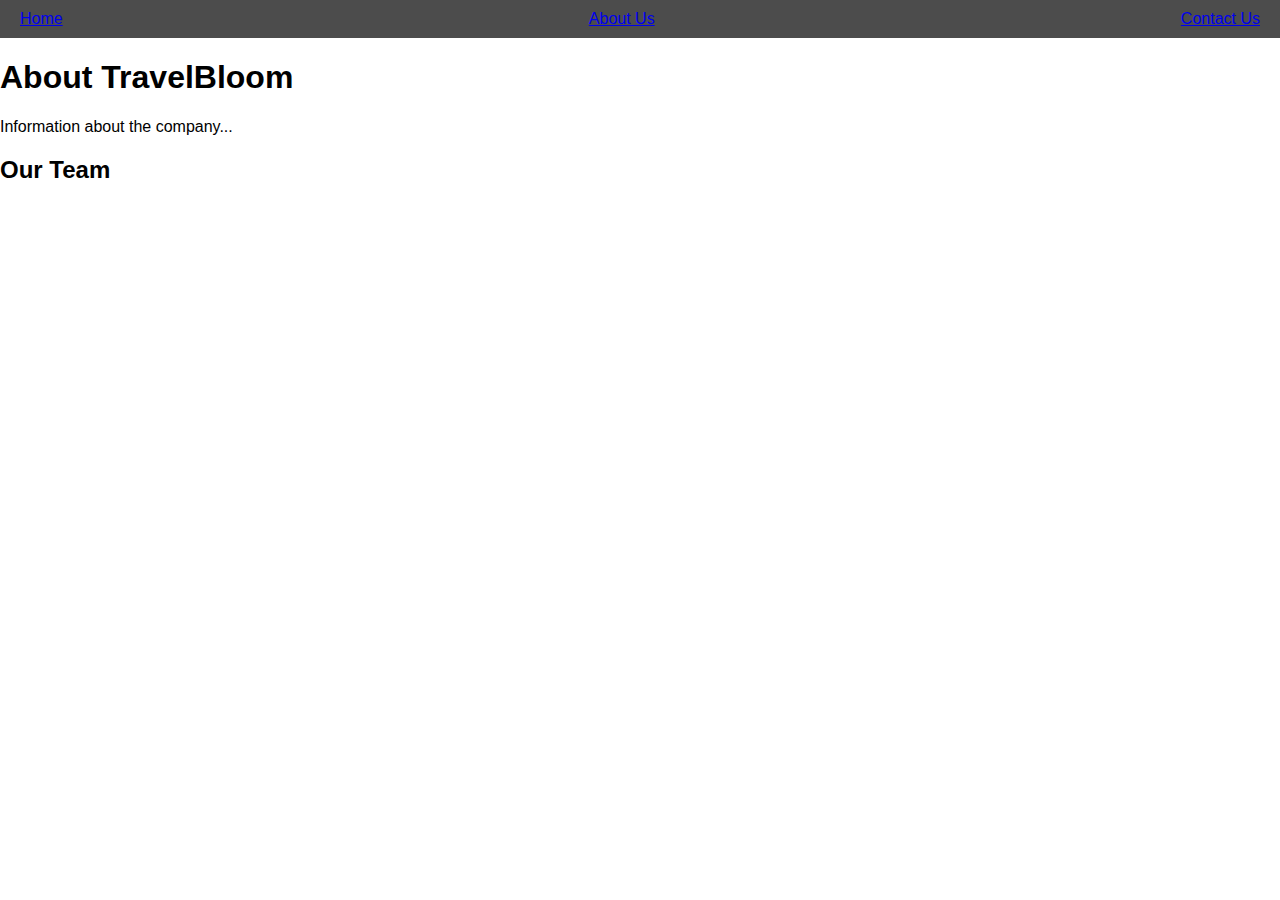
==== aboutUs.html @ aed72554 "health_contact" ====
<!DOCTYPE html>
<html lang="en">
<head>
    <meta charset="UTF-8">
    <meta name="viewport" content="width=device-width, initial-scale=1.0">
    <title>About Us - TravelBloom</title>
<link rel="stylesheet" href="travel_recommendation.css">
</head>
<body>
    <nav class="navbar">
        <a href="travel_recommendation.html">Home</a>
        <a href="about.html">About Us</a>
        <a href="contact.html">Contact Us</a>
    </nav>

    <h1>About TravelBloom</h1>
    <p>Information about the company...</p>

    <h2>Our Team</h2>
    <div class="team-members">
        <!-- Add team member information here -->
    </div>
</body>
</html>
---- travel_recommendation.css ----
body, html {
    margin: 0;
    padding: 0;
    font-family: Arial, sans-serif;
    height: 100%;
}
.navbar {
    background-color: rgba(0, 0, 0, 0.7);
    padding: 10px 20px;
    display: flex;
    justify-content: space-between;
    align-items: center;
}
.logo {
    color: white;
    font-size: 24px;
    text-decoration: none;
}
.nav-links a {
    color: white;
    text-decoration: none;
    margin-left: 20px;
}
.search-form {
    display: flex;
}
.search-form input {
    padding: 5px;
    border-radius: 5px 0 0 5px;
    border: none;
}
.search-form button {
    padding: 5px 10px;
    border: none;
    border-radius: 0 5px 5px 0;
    cursor: pointer;
}
.search-button {
    background-color: teal;
    color: white;
}
.clear-button {
    background-color: #ccc;
}
.main-content {
    display: flex;
    height: calc(100% - 60px);
}
.left-section {
    flex: 1;
    background-image: url('path/to/city-image.jpg');
    background-size: cover;
    color: white;
    padding: 50px;
    display: flex;
    flex-direction: column;
    justify-content: center;
}
.right-section {
    flex: 1;
    padding: 20px;
    overflow-y: auto;
}
.destination-card {
    background-color: #f0f0f0;
    border-radius: 10px;
    padding: 20px;
    margin-bottom: 20px;
}
.destination-image {
    width: 100%;
    height: 200px;
    object-fit: cover;
    border-radius: 5px;
}
.social-icons {
    position: fixed;
    left: 20px;
    top: 50%;
    transform: translateY(-50%);
}
.social-icons a {
    display: block;
    color: white;
    margin-bottom: 10px;
    font-size: 24px;
    text-decoration: none;
}
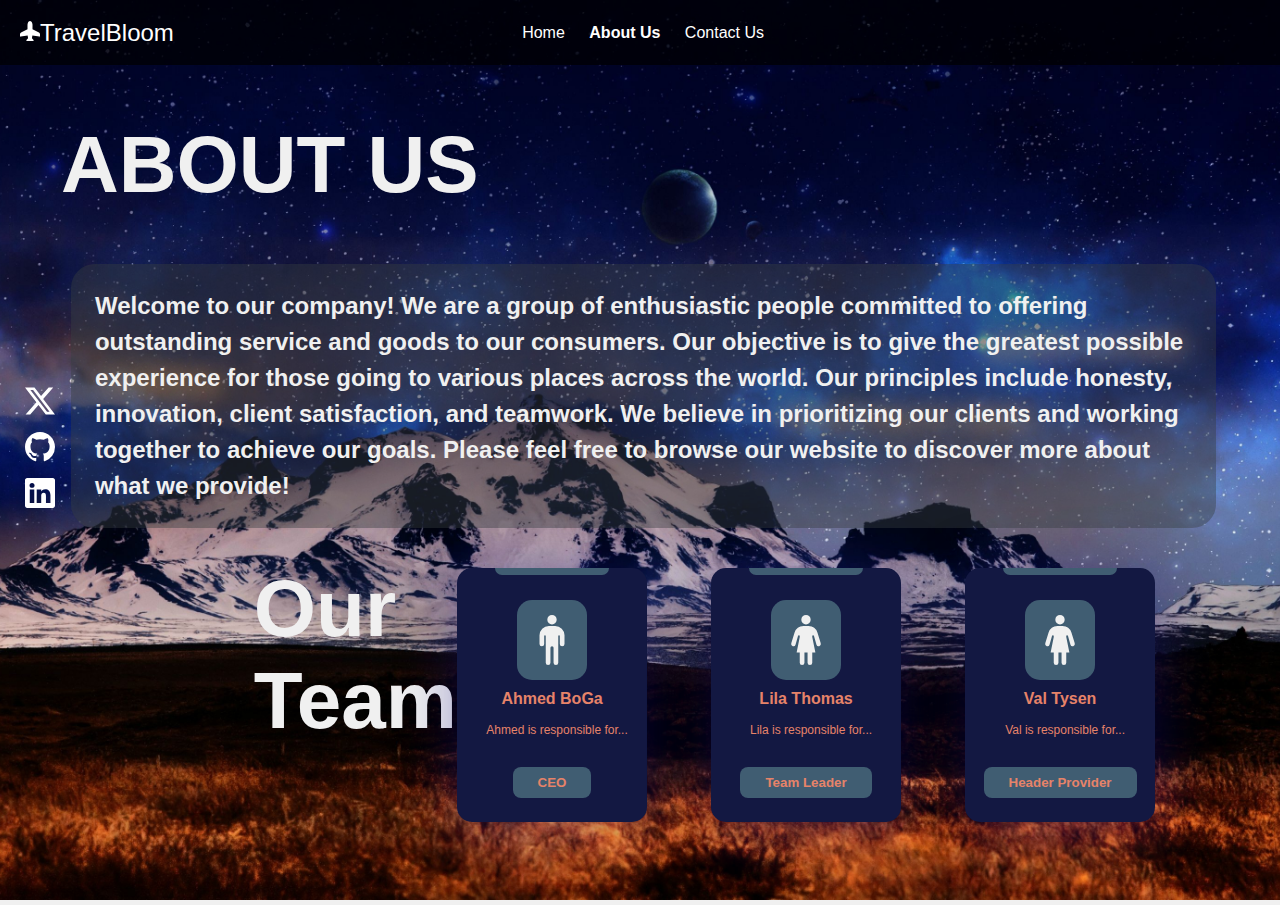
==== commit 251c5d5e: "Contact US.html Done" ====
--- a/aboutUs.html
+++ b/aboutUs.html
@@ -1,24 +1,174 @@
 <!DOCTYPE html>
 <html lang="en">
-<head>
-    <meta charset="UTF-8">
-    <meta name="viewport" content="width=device-width, initial-scale=1.0">
+  <head>
+    <meta charset="UTF-8" />
+    <meta name="viewport" content="width=device-width, initial-scale=1.0" />
     <title>About Us - TravelBloom</title>
-<link rel="stylesheet" href="travel_recommendation.css">
-</head>
-<body>
+    <link rel="stylesheet" href="travel_recommendation.css" />
+    <style>
+      body,
+      html {
+        margin: 0;
+        padding: 0;
+        font-family: Arial, sans-serif;
+        height: 100%;
+        background-image: url("./public/@OsumWalls\ 5454385865\ \(30\).jpg");
+        background-repeat: no-repeat; /* Don't repeat the image */
+        background-position: center; /* Center the image horizontally and vertically */
+        background-size: cover; /* Cover the entire element with the image */
+        background-color: #f0f0f0; /* Set a fallback background color */
+      }
+    </style>
+  </head>
+  <body>
     <nav class="navbar">
-        <a href="travel_recommendation.html">Home</a>
-        <a href="about.html">About Us</a>
-        <a href="contact.html">Contact Us</a>
+      <a href="#" class="logo"
+        ><svg
+          xmlns="http://www.w3.org/2000/svg"
+          width="20"
+          height="20"
+          fill="currentColor"
+          class="bi bi-airplane-fill"
+          viewBox="0 0 16 16"
+        >
+          <path
+            d="M6.428 1.151C6.708.591 7.213 0 8 0s1.292.592 1.572 1.151C9.861 1.73 10 2.431 10 3v3.691l5.17 2.585a1.5 1.5 0 0 1 .83 1.342V12a.5.5 0 0 1-.582.493l-5.507-.918-.375 2.253 1.318 1.318A.5.5 0 0 1 10.5 16h-5a.5.5 0 0 1-.354-.854l1.319-1.318-.376-2.253-5.507.918A.5.5 0 0 1 0 12v-1.382a1.5 1.5 0 0 1 .83-1.342L6 6.691V3c0-.568.14-1.271.428-1.849"
+          /></svg
+        >TravelBloom</a
+      >
+      <div class="nav-links" style="padding-right: 40%">
+        <a href="./travel_recommendation.html">Home</a>
+        <a href="./aboutUs.html" id="currentPage">About Us</a>
+        <a href="./contactUs.html">Contact Us</a>
+      </div>
     </nav>
 
-    <h1>About TravelBloom</h1>
-    <p>Information about the company...</p>
+    <!-- ********************************************************************************** -->
+    <section id="mainSection">
+      <div class="aboutusmain-content">
+        <h1>ABOUT US</h1>
+        <p class="aboutusmain-contentP">
+          Welcome to our company! We are a group of enthusiastic people
+          committed to offering outstanding service and goods to our consumers.
+          Our objective is to give the <b>greatest possible experience</b> for
+          those going to various places across the world. Our principles include
+          honesty, innovation, client satisfaction, and teamwork. We believe in
+          <b>prioritizing our clients</b> and working together to achieve our
+          goals. Please feel free to browse our website to discover more about
+          what we provide!
+        </p>
+        <div class="aboutOurTeam">
+          <h2>
+            Our <br />
+            Team
+          </h2>
 
-    <h2>Our Team</h2>
-    <div class="team-members">
-        <!-- Add team member information here -->
-    </div>
-</body>
-</html>+          <div class="aboutuscard">
+            <div class="aboutuscard-border-top"></div>
+            <div class="aboutusimg">
+              <svg
+                xmlns="http://www.w3.org/2000/svg"
+                width="50"
+                height="50"
+                fill="currentColor"
+                class="bi bi-person-standing"
+                viewBox="0 0 16 16"
+              >
+                <path
+                  d="M8 3a1.5 1.5 0 1 0 0-3 1.5 1.5 0 0 0 0 3M6 6.75v8.5a.75.75 0 0 0 1.5 0V10.5a.5.5 0 0 1 1 0v4.75a.75.75 0 0 0 1.5 0v-8.5a.25.25 0 1 1 .5 0v2.5a.75.75 0 0 0 1.5 0V6.5a3 3 0 0 0-3-3H7a3 3 0 0 0-3 3v2.75a.75.75 0 0 0 1.5 0v-2.5a.25.25 0 0 1 .5 0"
+                />
+              </svg>
+            </div>
+            <span class="aboutusspan"> Ahmed BoGa</span>
+            <p class="aboutusjob">Ahmed is responsible for...</p>
+            <button class="aboutusbutton">CEO</button>
+          </div>
+          <div class="aboutuscard">
+            <div class="aboutuscard-border-top"></div>
+            <div class="aboutusimg">
+              <svg
+                xmlns="http://www.w3.org/2000/svg"
+                width="50"
+                height="50"
+                fill="currentColor"
+                class="bi bi-person-standing-dress"
+                viewBox="0 0 16 16"
+              >
+                <path
+                  d="M8 3a1.5 1.5 0 1 0 0-3 1.5 1.5 0 0 0 0 3m-.5 12.25V12h1v3.25a.75.75 0 0 0 1.5 0V12h1l-1-5v-.215a.285.285 0 0 1 .56-.078l.793 2.777a.711.711 0 1 0 1.364-.405l-1.065-3.461A3 3 0 0 0 8.784 3.5H7.216a3 3 0 0 0-2.868 2.118L3.283 9.079a.711.711 0 1 0 1.365.405l.793-2.777a.285.285 0 0 1 .56.078V7l-1 5h1v3.25a.75.75 0 0 0 1.5 0Z"
+                />
+              </svg>
+            </div>
+            <span class="aboutusspan"> Lila Thomas</span>
+            <p class="aboutusjob">Lila is responsible for...</p>
+            <button class="aboutusbutton">Team Leader</button>
+          </div>
+          <div class="aboutuscard">
+            <div class="aboutuscard-border-top"></div>
+            <div class="aboutusimg">
+              <svg
+                xmlns="http://www.w3.org/2000/svg"
+                width="50"
+                height="50"
+                fill="currentColor"
+                class="bi bi-person-standing-dress"
+                viewBox="0 0 16 16"
+              >
+                <path
+                  d="M8 3a1.5 1.5 0 1 0 0-3 1.5 1.5 0 0 0 0 3m-.5 12.25V12h1v3.25a.75.75 0 0 0 1.5 0V12h1l-1-5v-.215a.285.285 0 0 1 .56-.078l.793 2.777a.711.711 0 1 0 1.364-.405l-1.065-3.461A3 3 0 0 0 8.784 3.5H7.216a3 3 0 0 0-2.868 2.118L3.283 9.079a.711.711 0 1 0 1.365.405l.793-2.777a.285.285 0 0 1 .56.078V7l-1 5h1v3.25a.75.75 0 0 0 1.5 0Z"
+                />
+              </svg>
+            </div>
+            <span class="aboutusspan"> Val Tysen</span>
+            <p class="aboutusjob">Val is responsible for...</p>
+            <button class="aboutusbutton">Header Provider</button>
+          </div>
+        </div>
+      </div>
+
+      <div class="social-icons">
+        <a href="#" class="XIcon"
+          ><svg
+            xmlns="http://www.w3.org/2000/svg"
+            width="30"
+            height="30"
+            fill="currentColor"
+            class="bi bi-twitter-x"
+            viewBox="0 0 16 16"
+          >
+            <path
+              d="M12.6.75h2.454l-5.36 6.142L16 15.25h-4.937l-3.867-5.07-4.425 5.07H.316l5.733-6.57L0 .75h5.063l3.495 4.633L12.601.75Zm-.86 13.028h1.36L4.323 2.145H2.865z"
+            /></svg
+        ></a>
+        <a href="https://github.com/Ahmed-Boga" class="githubIcon"
+          ><svg
+            xmlns="http://www.w3.org/2000/svg"
+            width="30"
+            height="30"
+            fill="currentColor"
+            class="bi bi-github"
+            viewBox="0 0 16 16"
+          >
+            <path
+              d="M8 0C3.58 0 0 3.58 0 8c0 3.54 2.29 6.53 5.47 7.59.4.07.55-.17.55-.38 0-.19-.01-.82-.01-1.49-2.01.37-2.53-.49-2.69-.94-.09-.23-.48-.94-.82-1.13-.28-.15-.68-.52-.01-.53.63-.01 1.08.58 1.23.82.72 1.21 1.87.87 2.33.66.07-.52.28-.87.51-1.07-1.78-.2-3.64-.89-3.64-3.95 0-.87.31-1.59.82-2.15-.08-.2-.36-1.02.08-2.12 0 0 .67-.21 2.2.82.64-.18 1.32-.27 2-.27s1.36.09 2 .27c1.53-1.04 2.2-.82 2.2-.82.44 1.1.16 1.92.08 2.12.51.56.82 1.27.82 2.15 0 3.07-1.87 3.75-3.65 3.95.29.25.54.73.54 1.48 0 1.07-.01 1.93-.01 2.2 0 .21.15.46.55.38A8.01 8.01 0 0 0 16 8c0-4.42-3.58-8-8-8"
+            /></svg
+        ></a>
+        <a
+          href="https://www.linkedin.com/in/ahmed-abdelbagi-sidahmed-ali-2a4a60238"
+          class="linkedinIcon"
+          ><svg
+            xmlns="http://www.w3.org/2000/svg"
+            width="30"
+            height="30"
+            fill="currentColor"
+            class="bi bi-linkedin"
+            viewBox="0 0 16 16"
+          >
+            <path
+              d="M0 1.146C0 .513.526 0 1.175 0h13.65C15.474 0 16 .513 16 1.146v13.708c0 .633-.526 1.146-1.175 1.146H1.175C.526 16 0 15.487 0 14.854zm4.943 12.248V6.169H2.542v7.225zm-1.2-8.212c.837 0 1.358-.554 1.358-1.248-.015-.709-.52-1.248-1.342-1.248S2.4 3.226 2.4 3.934c0 .694.521 1.248 1.327 1.248zm4.908 8.212V9.359c0-.216.016-.432.08-.586.173-.431.568-.878 1.232-.878.869 0 1.216.662 1.216 1.634v3.865h2.401V9.25c0-2.22-1.184-3.252-2.764-3.252-1.274 0-1.845.7-2.165 1.193v.025h-.016l.016-.025V6.169h-2.4c.03.678 0 7.225 0 7.225z"
+            /></svg
+        ></a>
+      </div>
+    </section>
+  </body>
+</html>
--- a/travel_recommendation.css
+++ b/travel_recommendation.css
@@ -1,88 +1,424 @@
-body, html {
-    margin: 0;
-    padding: 0;
-    font-family: Arial, sans-serif;
-    height: 100%;
-}
+/********************************* Nav Section Start *********************************/
 .navbar {
-    background-color: rgba(0, 0, 0, 0.7);
-    padding: 10px 20px;
-    display: flex;
-    justify-content: space-between;
-    align-items: center;
+  background-color: rgba(0, 0, 0, 0.7);
+  padding: 10px 20px;
+  display: flex;
+  justify-content: space-between;
+  align-items: center;
+  height: 5vb;
 }
 .logo {
-    color: white;
-    font-size: 24px;
-    text-decoration: none;
+  color: white;
+  font-size: 24px;
+  text-decoration: none;
 }
 .nav-links a {
-    color: white;
-    text-decoration: none;
-    margin-left: 20px;
+  color: white;
+  text-decoration: none;
+  margin-left: 20px;
 }
 .search-form {
-    display: flex;
+  display: flex;
+  min-width: 30%;
 }
 .search-form input {
-    padding: 5px;
-    border-radius: 5px 0 0 5px;
-    border: none;
+  padding: 5px;
+  border-radius: 5px 0 0 5px;
+  border: none;
 }
 .search-form button {
-    padding: 5px 10px;
-    border: none;
-    border-radius: 0 5px 5px 0;
-    cursor: pointer;
+  padding: 5px 10px;
+  border: none;
+  border-radius: 0 5px 5px 0;
+  cursor: pointer;
+}
+#searchInput {
+  /* this class is for input field, if in your code its different, just substitute the class name '.search-field' */
+  padding: 10px 15px;
+  min-width: 55%;
+  font-size: 1rem;
+  line-height: 1.5em;
+  color: #373d41;
+  background-color: #fff;
+  background-clip: padding-box;
+  border: 1px solid #c5c5c7;
+  border-radius: 6px;
+  -webkit-box-shadow: none;
+  box-shadow: none;
+  flex-grow: 1;
+  border-right: none;
+  border-top-right-radius: 0;
+  border-bottom-right-radius: 0;
 }
 .search-button {
-    background-color: teal;
-    color: white;
+  background-color: teal;
+  color: white;
 }
 .clear-button {
-    background-color: #ccc;
-}
+  background-color: #ccc;
+}
+#currentPage {
+  font-weight: 800;
+}
+/********************************* Nav Section End *********************************/
+
+/********************************* Main Section Start *********************************/
+
+#mainSection {
+  display: grid;
+  grid-template-columns: 0.05fr 1fr;
+  grid-template-rows: 1fr;
+  grid-column-gap: 0px;
+  grid-row-gap: 0px;
+
+  height: calc(100% - 60px);
+}
+
 .main-content {
-    display: flex;
-    height: calc(100% - 60px);
+  grid-area: 1 / 2 / 2 / 3;
+
+  display: flex;
 }
 .left-section {
-    flex: 1;
-    background-image: url('path/to/city-image.jpg');
-    background-size: cover;
-    color: white;
-    padding: 50px;
-    display: flex;
-    flex-direction: column;
-    justify-content: center;
-}
+  flex: 1;
+  background-image: url("path/to/city-image.jpg");
+  background-size: cover;
+  color: white;
+  padding: 50px;
+  display: flex;
+  flex-direction: column;
+  justify-content: center;
+}
+
+#leftsidebutton {
+  background-color: teal;
+  color: #ffffff;
+  font-weight: 700;
+  text-decoration: none;
+  white-space: normal;
+  -webkit-transition: none;
+  transition: none;
+  cursor: pointer;
+  outline: 0;
+  padding: 14px 24px 13px;
+  font-size: 1rem;
+  line-height: 1.25rem;
+  border-radius: 6px;
+  width: 20%;
+}
+
+.left-section h1 {
+  font-weight: 900;
+  font-size: 80px;
+}
+.left-section p {
+  font-weight: 700;
+  font-size: x-large;
+  line-height: 2.5rem;
+}
+
 .right-section {
-    flex: 1;
-    padding: 20px;
-    overflow-y: auto;
+  flex: 1;
+  padding: 20px;
+  overflow-y: auto;
+  display: flex;
+  justify-content: center;
+  align-items: center;
+  align-content: center;
 }
 .destination-card {
-    background-color: #f0f0f0;
-    border-radius: 10px;
-    padding: 20px;
-    margin-bottom: 20px;
+  background-color: #f0f0f0;
+  border-radius: 10px;
+  margin-bottom: 20px;
+}
+.destination-card,
+h2,
+p,
+#leftsidebutton {
+  margin-left: 10px;
+  margin-bottom: 10px;
 }
 .destination-image {
-    width: 100%;
-    height: 200px;
-    object-fit: cover;
-    border-radius: 5px;
-}
+  width: 100%;
+  height: 70%;
+  border-top-right-radius: 10px;
+  border-top-left-radius: 10px;
+  object-fit: cover;
+}
+
+/* <======================== social-icons ===========================>*/
 .social-icons {
-    position: fixed;
-    left: 20px;
-    top: 50%;
-    transform: translateY(-50%);
+  position: fixed;
+  left: 20px;
+  top: 50%;
+  transform: translateY(-50%);
+  margin: 5px;
+  grid-area: 1 / 1 / 2 / 2;
 }
 .social-icons a {
-    display: block;
-    color: white;
-    margin-bottom: 10px;
-    font-size: 24px;
-    text-decoration: none;
-}
+  display: block;
+  color: white;
+  margin-bottom: 10px;
+  font-size: 24px;
+  text-decoration: none;
+}
+
+/********************************* Main Section End *********************************/
+
+/* ************************************************************************************************************* */
+/* About US */
+/* ************************************************************************************************************* */
+
+/* <<<<<<<<<<<<<<<<<<<<<<<<<<<<<<<<<<<<<<<<<<<<<<<<Main Section>>>>>>>>>>>>>>>>>>>>>>>>>>>>>>>>>>>>>>>>>>>>>>>>*/
+.aboutusmain-content {
+  grid-area: 1 / 2 / 2 / 3;
+  color: #f0f0f0;
+}
+
+.aboutusmain-content h1,
+h2 {
+  font-weight: 900;
+  font-size: 80px;
+}
+
+.aboutusmain-contentP {
+  font-weight: 600;
+  font-size: x-large;
+  max-width: 90%;
+  line-height: 1.5em;
+  padding: 1em;
+  border-radius: 1em;
+  background-color: #373d416b;
+}
+
+.aboutusmain-content b {
+  font-weight: 900;
+
+  text-shadow: 3px 3px 25px rgba(236, 177, 89, 1);
+}
+
+.aboutOurTeam {
+  display: flex;
+  flex-direction: row;
+  flex-wrap: nowrap;
+  justify-content: flex-start;
+  align-items: center;
+  align-content: center;
+  max-width: 80%;
+  margin-left: 15%;
+  padding: 2% 0;
+}
+.aboutOurTeam h2 {
+  flex-grow: 1;
+  height: 254px;
+  margin-top: 0;
+}
+/* <<<<<<<<<<<<<<<<<<<<<<<<<<<<<<<<<<<<<<<<<<<<<<<<CARD Start>>>>>>>>>>>>>>>>>>>>>>>>>>>>>>>>>>>>>>>>>>>>>>>>*/
+
+.aboutuscard {
+  width: 190px;
+  height: 254px;
+  margin-right: 4em;
+  background: #131842;
+  border-radius: 15px;
+  box-shadow: 1px 5px 60px 0px #100a886b;
+}
+
+.aboutuscard .aboutuscard-border-top {
+  width: 60%;
+  height: 3%;
+  background: #405d72;
+  margin: auto;
+  border-radius: 0px 0px 15px 15px;
+}
+
+.aboutuscard .aboutusspan {
+  font-weight: 600;
+  color: #e68369;
+  text-align: center;
+  display: block;
+  padding-top: 10px;
+  font-size: 16px;
+}
+
+.aboutuscard .aboutusjob {
+  font-weight: 400;
+  color: #e68369;
+  display: block;
+  text-align: center;
+  padding-top: 3px;
+  font-size: 12px;
+}
+
+.aboutuscard .aboutusimg {
+  width: 70px;
+  height: 80px;
+  background: #405d72;
+  border-radius: 15px;
+  margin: auto;
+  margin-top: 25px;
+  display: flex;
+  align-items: center;
+  justify-content: center;
+  align-content: center;
+}
+
+.aboutuscard .aboutusbutton {
+  padding: 8px 25px;
+  display: block;
+  margin: auto;
+  border-radius: 8px;
+  border: none;
+  margin-top: 30px;
+  background: #405d72;
+  color: #e68369;
+  font-weight: 600;
+}
+
+.aboutuscard .aboutusbutton:hover {
+  background: #32012f;
+}
+/* ************************************************************************************************************* */
+/* Contact US */
+/* ************************************************************************************************************* */
+.left-sectionh1 {
+  font-weight: 900;
+  font-size: 80px;
+  margin: 0;
+}
+.left-sectionp {
+  font-weight: 700;
+  font-size: x-large;
+  line-height: 2.5rem;
+  margin-left: 1em;
+}
+
+/* Contact US Form */
+.form-container {
+  width: 100%;
+  height: 60%;
+  background: linear-gradient(#212121, #212121) padding-box,
+    linear-gradient(145deg, transparent 35%, #e81cff, #40c9ff) border-box;
+  border: 2px solid transparent;
+  padding: 32px 24px;
+  font-size: 14px;
+  font-family: inherit;
+  color: white;
+  display: flex;
+  flex-direction: column;
+  gap: 20px;
+  box-sizing: border-box;
+  border-radius: 16px;
+  background-size: 200% 100%;
+  animation: gradient 5s ease infinite;
+}
+
+@keyframes gradient {
+  0% {
+    background-position: 0% 50%;
+  }
+
+  50% {
+    background-position: 100% 50%;
+  }
+
+  100% {
+    background-position: 0% 50%;
+  }
+}
+
+.form-container button:active {
+  scale: 0.95;
+}
+
+.form-container .form {
+  display: flex;
+  flex-direction: column;
+  gap: 20px;
+}
+
+.form-container .form-group {
+  display: flex;
+  flex-direction: column;
+  gap: 2px;
+}
+
+.form-container .form-group label {
+  display: block;
+
+  margin: 5px 0;
+
+  color: whitesmoke;
+
+  font-weight: 600;
+  font-size: x-large;
+}
+
+.form-container .form-group input {
+  width: 90%;
+  height: 2em;
+  padding: 12px 16px;
+  border-radius: 8px;
+
+  font-family: inherit;
+  font-size: medium;
+  color: #fff;
+  background-color: transparent;
+  border: 1px solid #414141;
+}
+
+.form-container .form-group textarea {
+  width: 90%;
+  padding: 12px 16px;
+  border-radius: 8px;
+  resize: none;
+  color: #fff;
+  height: 96px;
+  border: 1px solid #414141;
+  background-color: transparent;
+  font-family: inherit;
+}
+
+.form-container .form-group input::placeholder {
+  opacity: 0.5;
+}
+
+.form-container .form-group input:focus {
+  outline: none;
+  border-color: #e81cff;
+}
+
+.form-container .form-group textarea:focus {
+  outline: none;
+  border-color: #e81cff;
+}
+.form-container .form-group textarea::placeholder {
+  color: whitesmoke; /* Set a light gray color for the placeholder */
+}
+
+.form-container .form-submit-btn {
+  display: flex;
+  align-items: flex-start;
+  justify-content: center;
+  align-self: flex-start;
+
+  color: #222831;
+  background: #58a399;
+
+  width: 100%;
+  margin-top: 8px;
+  border: 1px solid #414141;
+  padding: 12px 16px;
+  border-radius: 6px;
+  gap: 8px;
+
+  font-family: inherit;
+  font-size: large;
+  font-weight: 900;
+  cursor: pointer;
+}
+
+.form-container .form-submit-btn:hover {
+  background-color: #fff;
+  border-color: #fff;
+}
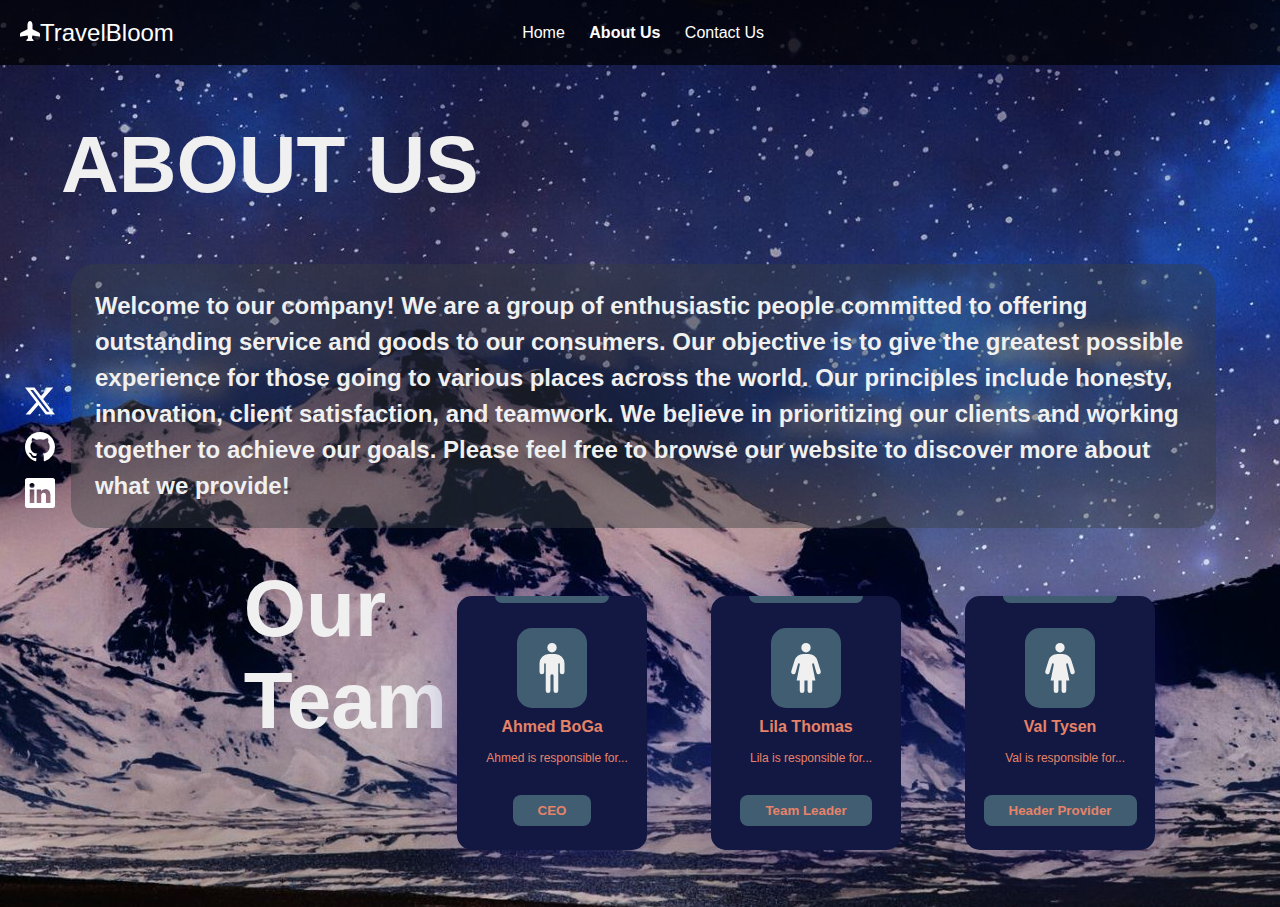
==== commit 6398f240: "First Round Done" ====
--- a/aboutUs.html
+++ b/aboutUs.html
@@ -12,10 +12,9 @@
         padding: 0;
         font-family: Arial, sans-serif;
         height: 100%;
-        background-image: url("./public/@OsumWalls\ 5454385865\ \(30\).jpg");
+        background-image: url("./public/2.jpg");
         background-repeat: no-repeat; /* Don't repeat the image */
         background-position: center; /* Center the image horizontally and vertically */
-        background-size: cover; /* Cover the entire element with the image */
         background-color: #f0f0f0; /* Set a fallback background color */
       }
     </style>
--- a/travel_recommendation.css
+++ b/travel_recommendation.css
@@ -81,7 +81,7 @@
 }
 .left-section {
   flex: 1;
-  background-image: url("path/to/city-image.jpg");
+  /* background-image: url("path/to/city-image.jpg"); */
   background-size: cover;
   color: white;
   padding: 50px;
@@ -120,6 +120,7 @@
 .right-section {
   flex: 1;
   padding: 20px;
+  flex-direction: column;
   overflow-y: auto;
   display: flex;
   justify-content: center;
@@ -129,15 +130,16 @@
 .destination-card {
   background-color: #f0f0f0;
   border-radius: 10px;
-  margin-bottom: 20px;
+  margin: 20px;
 }
 .destination-card,
-h2,
+h3,
 p,
 #leftsidebutton {
   margin-left: 10px;
   margin-bottom: 10px;
 }
+
 .destination-image {
   width: 100%;
   height: 70%;
